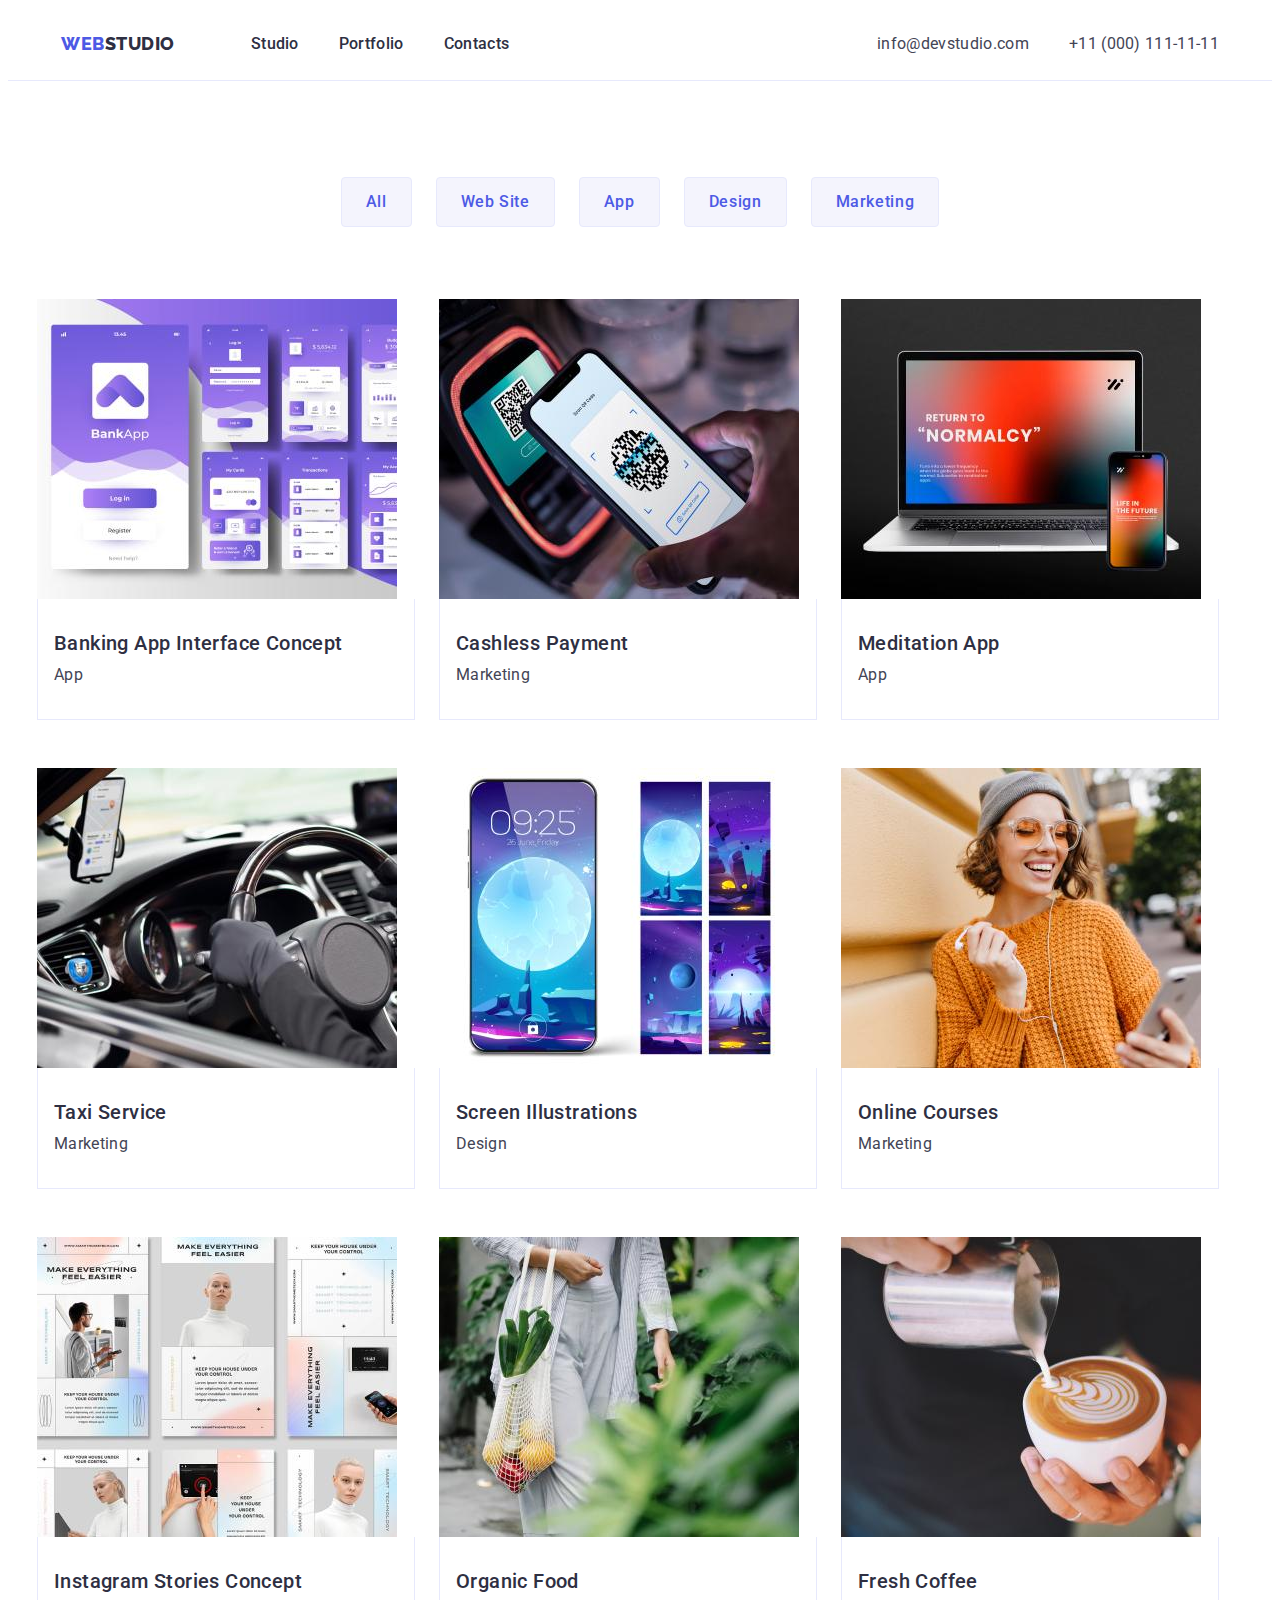
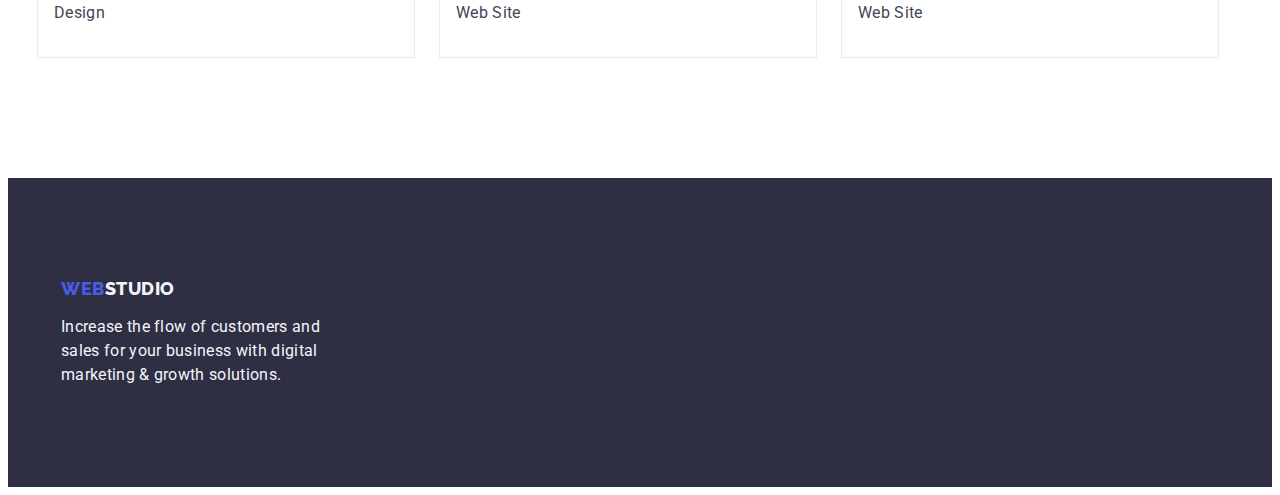
==== portfolio.html @ d4725204 "Initial commit" ====
<!DOCTYPE html>
<html lang="en">
  <head>
    <meta charset="UTF-8" />
    <meta http-equiv="X-UA-Compatible" content="IE=edge" />
    <meta name="viewport" content="width=device-width, initial-scale=1.0" />
    <title>Main Page</title>
    <link rel="preconnect" href="https://fonts.googleapis.com" />
    <link rel="preconnect" href="https://fonts.gstatic.com" crossorigin />
    <link
      href="https://fonts.googleapis.com/css2?family=Raleway:wght@800&family=Roboto:wght@400;500;700;900&display=swap"
      rel="stylesheet"
    />
    <link
      rel="stylesheet"
      href="https://cdnjs.cloudflare.com/ajax/libs/modern-normalize/2.0.0/modern-normalize.min.css"
      integrity="sha512-4xo8blKMVCiXpTaLzQSLSw3KFOVPWhm/TRtuPVc4WG6kUgjH6J03IBuG7JZPkcWMxJ5huwaBpOpnwYElP/m6wg=="
      crossorigin="anonymous"
      referrerpolicy="no-referrer"
    />
    <link rel="stylesheet" href="./css/styles.css" />
  </head>
  <body>
    <!-----------------------------HEADER---------------------------->
    <header class="header">
      <div class="container header-container">
        <nav class="header-nav">
          <a class="logo-link-header link" href="./index.html"
            >WEB<span class="logo-part">Studio</span></a
          >

          <ul class="menu list">
            <li class="menu-item">
              <a class="menu-link link" href="./index.html">Studio</a>
            </li>
            <li class="menu-item">
              <a class="menu-link link" href="./portfolio.html">Portfolio</a>
            </li>
            <li class="menu-item">
              <a class="menu-link link" href="">Contacts</a>
            </li>
          </ul>
        </nav>
        <address class="header-address">
          <ul class="header-address-list list">
            <li class="header-address-item">
              <a
                class="header-address-link link"
                href="mailto:info@devstudio.com"
                >info@devstudio.com</a
              >
            </li>
            <li class="header-address-item">
              <a class="header-address-link link" href="tel:+110001111111"
                >+11 (000) 111-11-11</a
              >
            </li>
          </ul>
        </address>
      </div>
    </header>
    <!--MAIN---->
    <main>
      <!----------------------EXAMPLES---------------------------->
      <section class="examples">
        <div class="container">
          <h1 class="examples-title visually-hidden">Examples</h1>
          <ul class="examples-nav-list list">
            <li class="examples-nav-item">
              <button class="examples-nav-btn" type="button">All</button>
            </li>
            <li class="examples-nav-item">
              <button class="examples-nav-btn" type="button">Web Site</button>
            </li>
            <li class="examples-nav-item">
              <button class="examples-nav-btn" type="button">App</button>
            </li>
            <li class="examples-nav-item">
              <button class="examples-nav-btn" type="button">Design</button>
            </li>
            <li class="examples-nav-item">
              <button class="examples-nav-btn" type="button">Marketing</button>
            </li>
          </ul>

          <ul class="examples-list list">
            <li class="examples-item">
              <a class="examples-link link" href=""
                ><img
                  src="./images/portfolio_img1.jpg"
                  alt="Banking App"
                  width="360"
                  height="300"
                />
                <div class="examples-text-content">
                  <h2 class="examples-item-title">
                    Banking App Interface Concept
                  </h2>
                  <p class="examples-item-text">App</p>
                </div>
              </a>
            </li>
            <li class="examples-item">
              <a class="examples-link link" href=""
                ><img
                  src="./images/portfolio_img2.jpg"
                  alt="Cashless Payment"
                  width="360"
                  height="300"
                />
                <div class="examples-text-content">
                  <h2 class="examples-item-title">Cashless Payment</h2>
                  <p class="examples-item-text">Marketing</p>
                </div></a
              >
            </li>
            <li class="examples-item">
              <a class="examples-link link" href=""
                ><img
                  src="./images/portfolio_img3.jpg"
                  alt="Meditation App"
                  width="360"
                  height="300"
                />
                <div class="examples-text-content">
                  <h2 class="examples-item-title">Meditation App</h2>
                  <p class="examples-item-text">App</p>
                </div></a
              >
            </li>
            <li class="examples-item">
              <a class="examples-link link" href=""
                ><img
                  src="./images/portfolio_img4.jpg"
                  alt="Taxi Service"
                  width="360"
                  height="300"
                />
                <div class="examples-text-content">
                  <h2 class="examples-item-title">Taxi Service</h2>
                  <p class="examples-item-text">Marketing</p>
                </div></a
              >
            </li>
            <li class="examples-item">
              <a class="examples-link link" href=""
                ><img
                  src="./images/portfolio_img5.jpg"
                  alt="Screen Illustrations"
                  width="360"
                  height="300"
                />
                <div class="examples-text-content">
                  <h2 class="examples-item-title">Screen Illustrations</h2>
                  <p class="examples-item-text">Design</p>
                </div></a
              >
            </li>
            <li class="examples-item">
              <a class="examples-link link" href=""
                ><img
                  src="./images/portfolio_img6.jpg"
                  alt="Online Courses"
                  width="360"
                  height="300"
                />
                <div class="examples-text-content">
                  <h2 class="examples-item-title">Online Courses</h2>
                  <p class="examples-item-text">Marketing</p>
                </div></a
              >
            </li>
            <li class="examples-item">
              <a class="examples-link link" href=""
                ><img
                  src="./images/portfolio_img7.jpg"
                  alt="Instagram Stories"
                  width="360"
                  height="300"
                />
                <div class="examples-text-content">
                  <h2 class="examples-item-title">Instagram Stories Concept</h2>
                  <p class="examples-item-text">Design</p>
                </div></a
              >
            </li>
            <li class="examples-item">
              <a class="examples-link link" href=""
                ><img
                  src="./images/portfolio_img8.jpg"
                  alt="Organic Food"
                  width="360"
                  height="300"
                />
                <div class="examples-text-content">
                  <h2 class="examples-item-title">Organic Food</h2>
                  <p class="examples-item-text">Web Site</p>
                </div></a
              >
            </li>
            <li class="examples-item">
              <a class="examples-link link" href=""
                ><img
                  src="./images/portfolio_img9.jpg"
                  alt="Fresh Coffee"
                  width="360"
                  height="300"
                />

                <div class="examples-text-content">
                  <h2 class="examples-item-title">Fresh Coffee</h2>
                  <p class="examples-item-text">Web Site</p>
                </div></a
              >
            </li>
          </ul>
        </div>
      </section>
    </main>
    <!------------------FOOTER------------------------>
    <footer class="footer">
      <div class="container">
        <div class="logo-">
          <a class="logo-link link" href="./index.html"
            >WEB<span class="logo-footer-part">Studio</span></a
          >
        </div>

        <p class="footer-text">
          Increase the flow of customers and sales for your business with
          digital marketing & growth solutions.
        </p>
      </div>
    </footer>
  </body>
</html>
---- css/styles.css ----
:root {
--title-color: #2E2F42;
--text-color: #434455;
--white-background-color: #FFFFFF;
--button-background: #F4F4FD;
--link-hover-color: #404bbf;
--card-set-gap: 24px;
--card-img-h2-margin: 32px;
--card-h2-p-margin: 8px;
--examples-text-content-padding: 32px 16px;
--btn-border: 1px solid #e7e9fc;
--btn-border-hover: 1px solid transparent;
} 

body {
    font-family: 'Roboto', sans-serif;
    color: var(--text-color);
    background-color: var(--white-color);
}

p, h1, h2, h3, h4, h5, h6 {
margin: 0;
}

ul, ol {
margin: 0;
padding: 0;
}

.list {
    list-style: none;
}

.link {
    text-decoration: none;
}

.container {
    max-width: 1158px;
    padding: 0 15px;
    margin: 0 auto;
}

.visually-hidden {
    position: absolute;
    width: 1px;
    height: 1px;
    margin: -1px;
    border: 0;
    padding: 0;
    white-space: nowrap;
    clip-path: inset(100%);
    clip: rect(0 0 0 0);
    overflow: hidden;
}

img {
    display: block;
    max-width: 100%; 
    height: auto;
}

/*-----------------------------HEADER----------------------------*/

.header {
    background-color: #FFFFFF;
    border-bottom: 1px solid #E7E9FC;
}

.header-container{
display: flex;
   
}

.header-nav {
    display: flex;
    align-items: center;   
}

.logo-link-header {
    font-family: 'Raleway', sans-serif;
        font-style: normal;
        font-weight: 800;
        font-size: 18px;
        line-height: 1.17; 
        display: flex;
            flex-direction: row;
            align-items: center;
            padding: 0px;
        display: inline-block;
        letter-spacing: 0.03em;
        text-transform: uppercase;
        color: #4D5AE5;
            margin-right: 76px;
            padding: 0px;

}

.logo-part {
font-family: 'Raleway', sans-serif;
    font-style: normal;
    font-weight: 800;
    font-size: 18px;
    line-height: 1.17;
    letter-spacing: 0.03em;
    text-transform: uppercase;
    color: #2E2F42;
}

.menu {
    display: flex;
    
    
gap: 40px;
padding: 24px 0;
}

.menu-link {
            font-weight: 500;
                font-size: 16px;
                line-height: 1.5;
                letter-spacing: 0.02em;
                color: #2E2F42;
                    padding: 24px 0;
}

.menu-link:hover,
.menu-link:focus {
    color: #404BBF;
}

.header-address {
    font-style: normal;
    display: flex;
    align-items: center;
    margin-left: auto;
    
}

.header-address-list {
    display: flex;
    gap: 40px;
}

.header-address-link {
        font-weight: 400;
        font-size: 16px;
        line-height: 1.5;
        letter-spacing: 0.02em;
        color: #434455;
}

.header-address-link:hover,
.header-address-link:focus {
    color: var(--link-hover-color);
}

/*--------------------------HERO------------------------*/

.hero {
    background-color: #2E2F42;
    padding: 188px 0;
}



.hero-title {
    font-size: 56px;
    line-height: 1.07;
    text-align: center;
    letter-spacing: 0.02em;
    color: #FFFFFF;
    max-width: 496px;
    margin-left: auto;
    margin-right: auto;
    margin-bottom: 48px;
}

.hero-btn {
    font-family: inherit;
        font-weight: 500;
        font-size: 16px;
        line-height: 1.5;
        min-width: 169px;
        height: 56px;
        border: none;
        display: block;
        align-items: center;
        letter-spacing: 0.04em;
        color: #FFFFFF;
background-color: #4D5AE5;
    padding: 16px 32px;
    gap: 10px;
border-radius: 4px;
cursor: pointer;
margin-left: auto;
margin-right: auto;
}

.hero-btn:hover,
.hero-btn:focus{
    background-color: #404BBF;
}

/*-----------------------ADVANTAGE----------------------*/

.advantage {
    padding: 120px 0;
}
.advantage-list {
    display: flex;
    flex-direction: row;
    gap: 24px;
    max-width: 1128px;
}

.advantage-item-title {
        font-weight: 500;
        font-size: 20px;
        line-height: 1.2;
        letter-spacing: 0.02em;
        color: var(--title-color);
        margin-bottom: 8px;
}

.advantage-item-text {
        font-size: 16px;
        line-height: 1.5;
        letter-spacing: 0.02em;
        color: var(--text-color);
        max-width: 264px;
}

/*-------------------PRODUCT-----------------------*/


.product {
    padding-bottom: 120px;
}

.product-title {
        font-size: 36px;
        line-height: 1.11;
        text-align: center;
        letter-spacing: 0.02em;
        text-transform: capitalize;
        color: var(--title-color);
        margin-bottom: 72px;
}

.product-list {
    display: flex;
    flex-direction: row;
    width: calc((1128-2*24)/3);
    gap: 24px;
}

/*-----------------OUR TEAM-----------------------*/

.our-team {
    background-color: #F4F4FD;
    padding: 120px 0;
}

.team {
font-size: 36px;
    line-height: 1.11;
    text-align: center;
    letter-spacing: 0.02em;
    text-transform: capitalize;
    color: var(--title-color);
    margin-bottom: 72px;
}

.team-list {
    display: flex;
    flex-direction: row;

    gap: 24px;

}

.team-item {
    background-color: #FFFFFF;
    border-radius: 0px 0px 4px 4px;
}

.under-img-content{
    padding-top: 32px;
    padding-bottom: 32px;
}

.team-item-title {
    font-weight: 500;
        font-size: 20px;
        line-height: 1.2;
        text-align: center;
        letter-spacing: 0.02em;
        color: var(--title-color);
        margin-bottom: var(--card-h2-p-margin);
}

.team-item-text {
    font-size: 16px;
        line-height: 1.5;
        text-align: center;
        letter-spacing: 0.02em;
        color: var(--text-color);
        
}

.card-content {
    padding: var(--examples-text-content-padding);

}

/*------------------FOOTER------------------------*/

.footer {
    background-color: #2E2F42;
    padding: 100px 0;
}

.logo-footer-part {
    font-family: 'Raleway';
        font-style: normal;
        font-weight: 800;
        font-size: 18px;
        line-height: 1.17;
        letter-spacing: 0.03em;
        text-transform: uppercase;
        color: #F4F4FD;
        
}

.logo-link {

        font-family: 'Raleway', sans-serif;
            font-style: normal;
            font-weight: 800;
            font-size: 18px;
            line-height: 1.17;
            letter-spacing: 0.03em;
            text-transform: uppercase;
            color: #4D5AE5;
                display: inline-block;
                    margin-bottom: 16px;
            padding: 0px;
}

.footer-text {
    font-size: 16px;
        line-height: 1.5;
        letter-spacing: 0.02em;
        color: #F4F4FD;
        width: 264px;
}


/*--------------------PortfolioPage------------------------------*/


/*----------------------EXAMPLES----------------------------*/
.examples {
    padding-top: 96px;
        padding-bottom: 120px;
}

.examples-nav-list {
    display: flex;
    flex-direction: row;
    justify-content: center;
        min-width: 586px;
        gap: 24px;
        margin-bottom: 72px;
}

.examples-nav-btn {
font-family: inherit;
    font-weight: 500;
    font-size: 16px;
    line-height: 1.5;
    display: flex;
    align-items: center;
    text-align: center;
    letter-spacing: 0.04em;
    color: #4D5AE5;
    cursor: pointer;
    background-color: var(--button-background);
    border: var(--btn-border);
    padding: 0;
    padding: 12px 24px;
    border-radius: 4px;
}

.examples-nav-btn:hover,
.examples-nav-btn:focus {
    background-color: #404BBF;
    color: #FFFFFF;
    border: 1px solid transparent;
}

.examples-list {
    display: flex;
    flex-wrap: wrap;
    column-gap: 24px;
    row-gap: 48px;
    margin-left: calc(-1 * var(--card-set-gap));
}

.examples-item {
width: calc((100% - 48px) / 3);
    background-color: #FFFFFF;
}

.examples-text-content {
    padding: var(--examples-text-content-padding);
    border: 1px solid #e7e9fc;
    border-top: none;
}

.examples-item-title {
        font-weight: 500;
        font-size: 20px;
        line-height: 1.2;
        letter-spacing: 0.02em;
        color: var(--title-color);
        margin-bottom: var(--card-h2-p-margin);
}

.examples-item-text {
    font-size: 16px;
    line-height: 1.5;
    letter-spacing: 0.02em;
    color: var(--text-color);
}
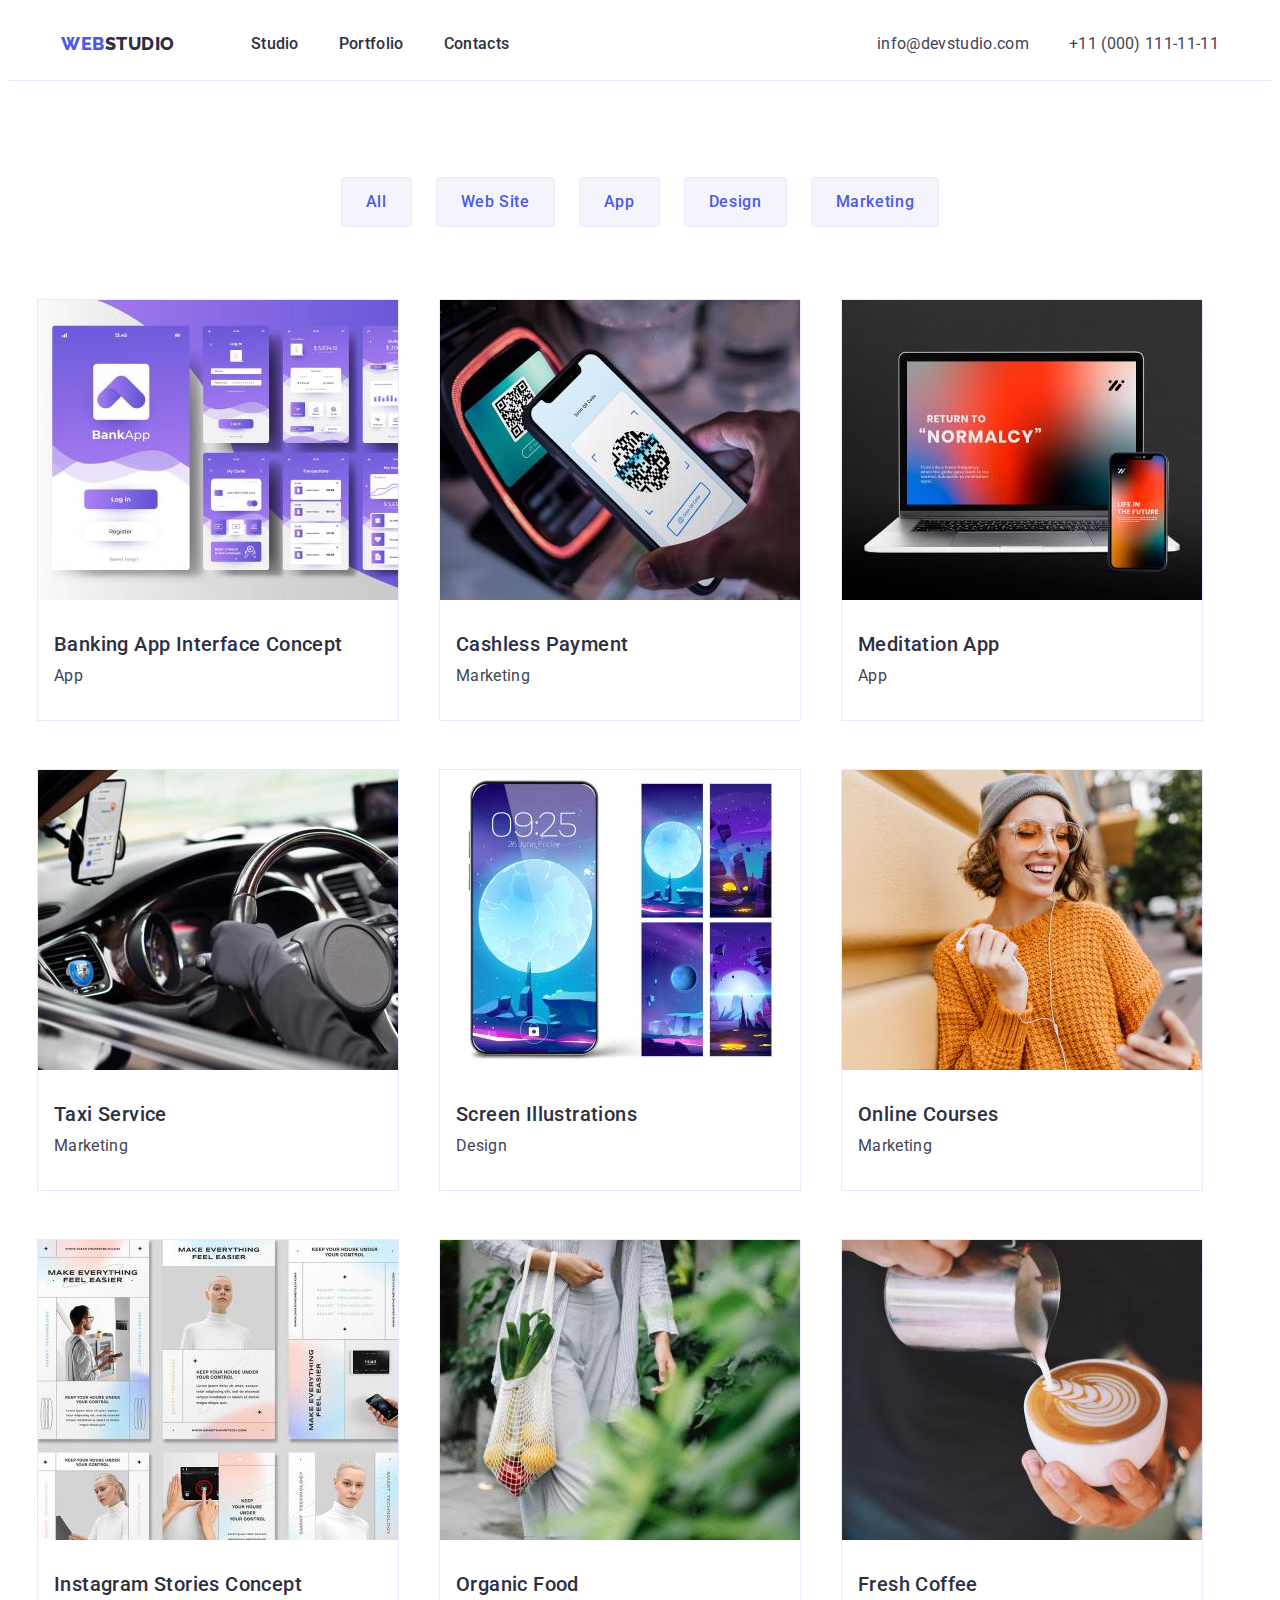
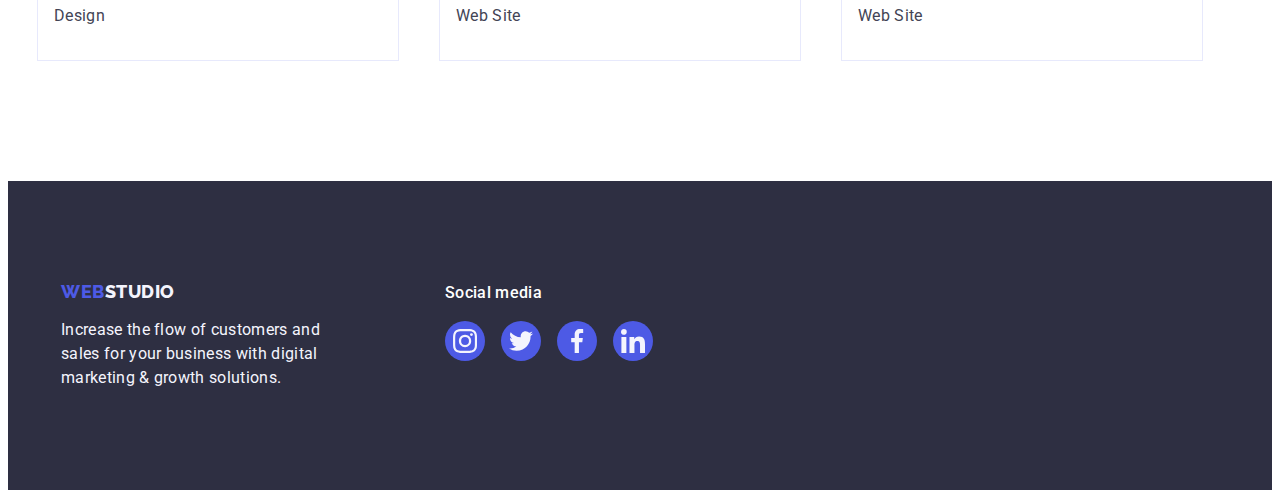
==== commit c8293593: "hw4 end" ====
--- a/portfolio.html
+++ b/portfolio.html
@@ -219,17 +219,69 @@
     </main>
     <!------------------FOOTER------------------------>
     <footer class="footer">
-      <div class="container">
-        <div class="logo-">
+      <div class="container footer-container">
+        <div class="footer-logo-text">
           <a class="logo-link link" href="./index.html"
             >WEB<span class="logo-footer-part">Studio</span></a
           >
+          <p class="footer-text">
+            Increase the flow of customers and sales for your business with
+            digital marketing & growth solutions.
+          </p>
         </div>
-
-        <p class="footer-text">
-          Increase the flow of customers and sales for your business with
-          digital marketing & growth solutions.
-        </p>
+        <div class="footer-soc-nav">
+          <h3 class="footer-soc-title">Social media</h3>
+          <ul class="footer-soc-list list">
+            <li class="footer-soc-item">
+              <a
+                href=""
+                class="team-soc-link link"
+                target="_blank"
+                rel="noopener noreferrer"
+              >
+                <svg class="team-soc-icon" width="24" height="24">
+                  <use href="./images/icon_sprite.svg#icon-instagram"></use>
+                </svg>
+              </a>
+            </li>
+            <li class="footer-soc-item">
+              <a
+                href=""
+                class="team-soc-link link"
+                target="_blank"
+                rel="noopener noreferrer"
+              >
+                <svg class="team-soc-icon" width="24" height="24">
+                  <use href="./images/icon_sprite.svg#icon-twitter"></use>
+                </svg>
+              </a>
+            </li>
+            <li class="footer-soc-item">
+              <a
+                href=""
+                class="team-soc-link link"
+                target="_blank"
+                rel="noopener noreferrer"
+              >
+                <svg class="team-soc-icon" width="24" height="24">
+                  <use href="./images/icon_sprite.svg#icon-facebook"></use>
+                </svg>
+              </a>
+            </li>
+            <li class="footer-soc-item">
+              <a
+                href=""
+                class="team-soc-link link"
+                target="_blank"
+                rel="noopener noreferrer"
+              >
+                <svg class="team-soc-icon" width="24" height="24">
+                  <use href="./images/icon_sprite.svg#icon-linkedin"></use>
+                </svg>
+              </a>
+            </li>
+          </ul>
+        </div>
       </div>
     </footer>
   </body>
--- a/css/styles.css
+++ b/css/styles.css
@@ -1,15 +1,15 @@
-:root {
---title-color: #2E2F42;
---text-color: #434455;
---white-background-color: #FFFFFF;
---button-background: #F4F4FD;
---link-hover-color: #404bbf;
---card-set-gap: 24px;
---card-img-h2-margin: 32px;
---card-h2-p-margin: 8px;
---examples-text-content-padding: 32px 16px;
---btn-border: 1px solid #e7e9fc;
---btn-border-hover: 1px solid transparent;
+:root { 
+    --white-background-color: #FFFFFF;
+    --title-color: #2E2F42;
+    --text-color: #434455;
+    --button-background: #F4F4FD;
+    --link-hover-color: #404bbf;
+    --card-set-gap: 24px;
+    --card-img-h2-margin: 32px;
+    --card-h2-p-margin: 8px;
+    --examples-text-content-padding: 32px 16px;
+    --btn-border: 1px solid #e7e9fc;
+    --btn-border-hover: 1px solid transparent; 
 } 
 
 body {
@@ -158,7 +158,11 @@
 /*--------------------------HERO------------------------*/
 
 .hero {
-    background-color: #2E2F42;
+        background-color: rgba(46, 47, 66, 0.7);
+    background-image: linear-gradient(rgba(46, 47, 66, 0.7), rgba(46, 47, 66, 0.7)), url(../images/hero_bg.jpg);
+    background-repeat: no-repeat;
+    background-position: center;
+    background-size: cover;
     padding: 188px 0;
 }
 
@@ -214,6 +218,17 @@
     max-width: 1128px;
 }
 
+.advantage-icon {
+    width: 264px;
+        height: 112px;
+        margin-bottom: 8px;
+        background: #F4F4FD;
+        border-radius: 4px;
+        display: flex;
+        align-items: center;
+        justify-content: center;
+}
+
 .advantage-item-title {
         font-weight: 500;
         font-size: 20px;
@@ -275,7 +290,6 @@
 .team-list {
     display: flex;
     flex-direction: row;
-
     gap: 24px;
 
 }
@@ -283,6 +297,7 @@
 .team-item {
     background-color: #FFFFFF;
     border-radius: 0px 0px 4px 4px;
+    box-shadow: 0px 1px 6px rgba(46, 47, 66, 0.08), 0px 1px 1px rgba(46, 47, 66, 0.16), 0px 2px 1px rgba(46, 47, 66, 0.08);
 }
 
 .under-img-content{
@@ -306,12 +321,88 @@
         text-align: center;
         letter-spacing: 0.02em;
         color: var(--text-color);
+        margin-bottom: 8px;
         
 }
 
 .card-content {
     padding: var(--examples-text-content-padding);
-
+}
+
+.team-soc-list {
+    display: flex;
+        flex-direction: row;
+        justify-content: center;
+        align-items: center;
+        padding: 0px;
+        gap: 24px;
+        width: 232px;
+        height: 40px;
+        flex: none;
+        order: 2;
+        flex-grow: 0;
+}
+
+.team-soc-item {
+    width: 40px;
+        height: 40px;
+}
+
+.team-soc-link {
+width: 100%;
+height: 100%;
+background-color: #4D5AE5;
+border-radius: 50%;
+display: flex;
+align-items: center;
+justify-content: center;
+}
+
+
+/*-----------------CUSTOMERS----------------------*/
+
+.customers {
+    padding: 120px 0;
+}
+.customers-title{
+        font-size: 36px;
+        line-height: 1.11;
+        text-align: center;
+        letter-spacing: 0.02em;
+        text-transform: capitalize;
+        color: #2E2F42;
+        margin-bottom: 72px;
+}
+
+.customers-list {
+        display: flex;
+            flex-direction: row;
+            align-items: flex-start;
+            padding: 0px;
+            gap: 24px;
+}
+
+.customers-item{
+width: 168px;
+    height: 88px;
+    flex: none;
+    order: 0;
+    flex-grow: 0;
+    box-sizing: border-box;
+        border: 1px solid #8E8F99;
+        border-radius: 4px;
+        display: flex;
+            align-items: center;
+            justify-content: center;
+}
+
+
+.customers-link {
+    color: #8E8F99;
+}
+
+.customers-icon{
+    fill: currentColor;
 }
 
 /*------------------FOOTER------------------------*/
@@ -319,6 +410,11 @@
 .footer {
     background-color: #2E2F42;
     padding: 100px 0;
+}
+
+.footer-container {
+    display: flex;
+    gap: 120px;
 }
 
 .logo-footer-part {
@@ -356,6 +452,46 @@
         width: 264px;
 }
 
+.footer-soc-nav {}
+
+.footer-soc-title {
+        font-weight: 500;
+        font-size: 16px;
+        line-height: 1.5;
+        letter-spacing: 0.02em;
+        color: #FFFFFF;
+        margin-bottom: 16px;
+}
+
+.footer-soc-list {
+        display: flex;
+            flex-direction: row;
+            justify-content: flex-start;
+            align-items: center;
+            gap: 16px;
+            height: 40px;
+            flex: none;
+            order: 2;
+            flex-grow: 0;
+}
+
+.footer-soc-item {
+        width: 40px;
+            height: 40px;
+}
+
+.team-soc-link {
+    width: 100%;
+        height: 100%;
+        background-color: #4D5AE5;
+        border-radius: 50%;
+        display: flex;
+        align-items: center;
+        justify-content: center;
+}
+
+.team-soc-icon {}
+
 
 /*--------------------PortfolioPage------------------------------*/
 
@@ -398,6 +534,7 @@
     background-color: #404BBF;
     color: #FFFFFF;
     border: 1px solid transparent;
+    box-shadow: 0px 3px 1px rgba(0, 0, 0, 0.1), 0px 2px 1px rgba(0, 0, 0, 0.08), 0px 2px 2px rgba(0, 0, 0, 0.12);
 }
 
 .examples-list {
@@ -411,11 +548,24 @@
 .examples-item {
 width: calc((100% - 48px) / 3);
     background-color: #FFFFFF;
-}
+    display: flex;
+}
+
+.examples-link {
+    border: 1px solid #E7E9FC;
+
+}
+
+.examples-link:hover,
+.examples-link:focus {
+    border: 1px solid #F4F4FD;
+        box-shadow: 0px 1px 6px rgba(46, 47, 66, 0.08), 0px 1px 1px rgba(46, 47, 66, 0.16), 0px 2px 1px rgba(46, 47, 66, 0.08);
+}
+
 
 .examples-text-content {
     padding: var(--examples-text-content-padding);
-    border: 1px solid #e7e9fc;
+    
     border-top: none;
 }
 
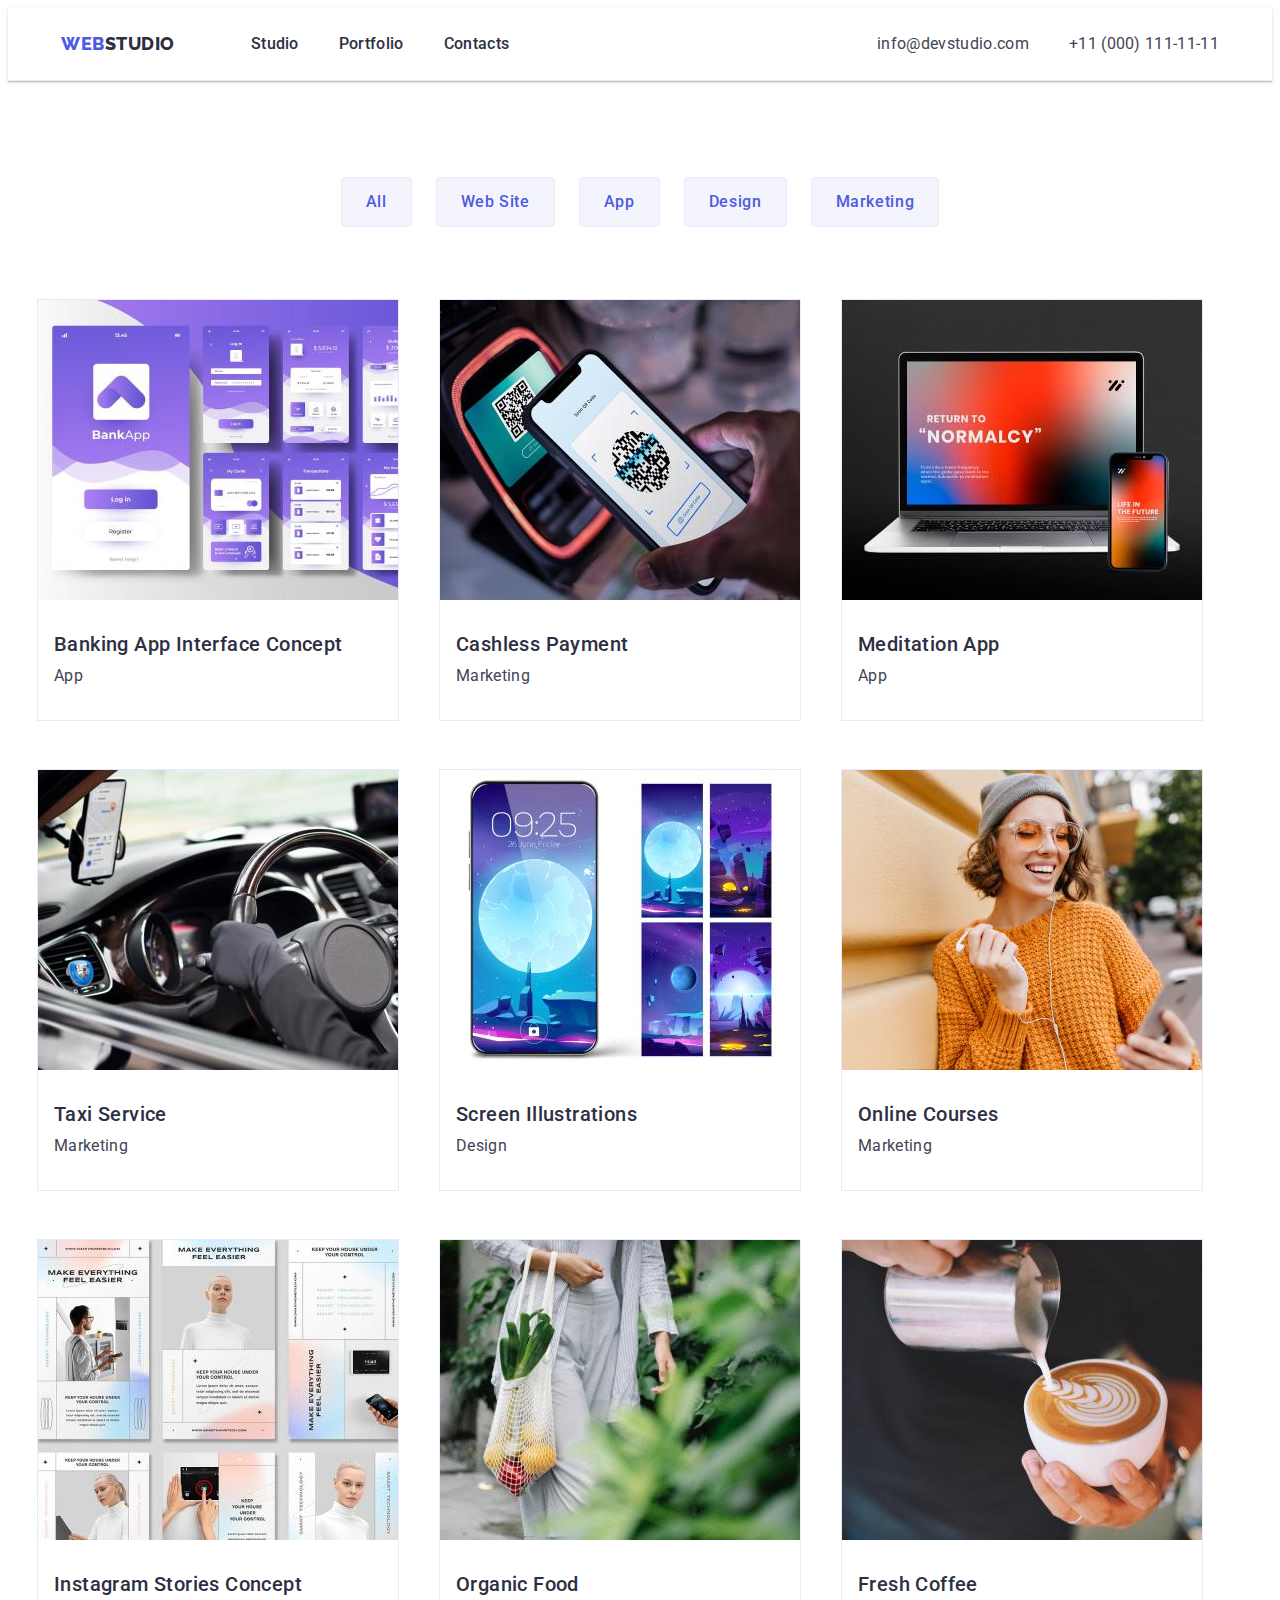
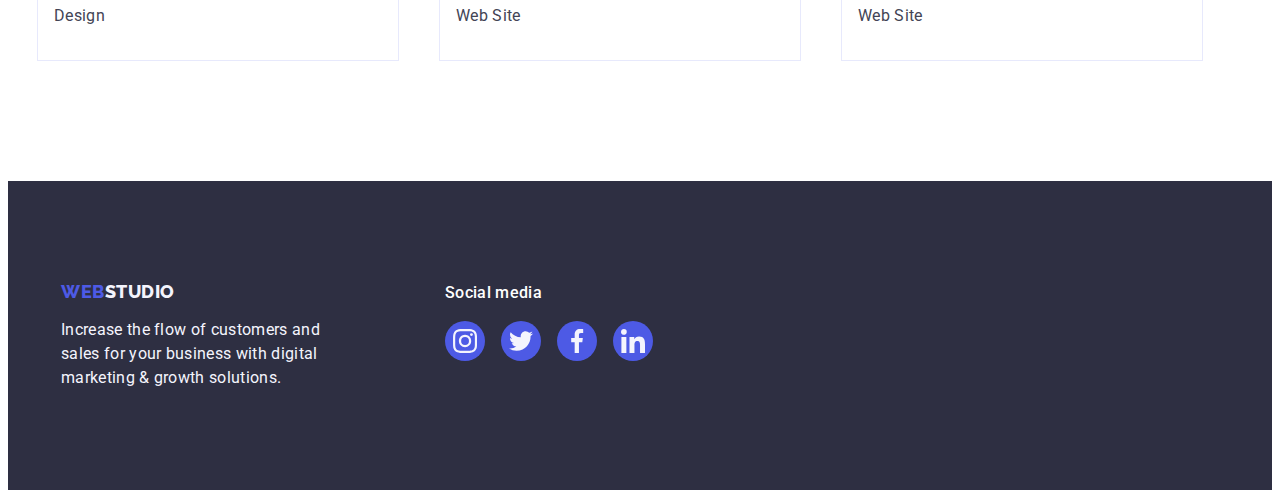
==== commit a025011e: "hw4fix" ====
--- a/portfolio.html
+++ b/portfolio.html
@@ -230,16 +230,16 @@
           </p>
         </div>
         <div class="footer-soc-nav">
-          <h3 class="footer-soc-title">Social media</h3>
+          <p class="footer-soc-title">Social media</p>
           <ul class="footer-soc-list list">
             <li class="footer-soc-item">
               <a
                 href=""
-                class="team-soc-link link"
-                target="_blank"
-                rel="noopener noreferrer"
-              >
-                <svg class="team-soc-icon" width="24" height="24">
+                class="footer-soc-link link"
+                target="_blank"
+                rel="noopener noreferrer"
+              >
+                <svg class="footer-soc-icon" width="24" height="24">
                   <use href="./images/icon_sprite.svg#icon-instagram"></use>
                 </svg>
               </a>
@@ -247,11 +247,11 @@
             <li class="footer-soc-item">
               <a
                 href=""
-                class="team-soc-link link"
-                target="_blank"
-                rel="noopener noreferrer"
-              >
-                <svg class="team-soc-icon" width="24" height="24">
+                class="footer-soc-link link"
+                target="_blank"
+                rel="noopener noreferrer"
+              >
+                <svg class="footer-soc-icon" width="24" height="24">
                   <use href="./images/icon_sprite.svg#icon-twitter"></use>
                 </svg>
               </a>
@@ -259,11 +259,11 @@
             <li class="footer-soc-item">
               <a
                 href=""
-                class="team-soc-link link"
-                target="_blank"
-                rel="noopener noreferrer"
-              >
-                <svg class="team-soc-icon" width="24" height="24">
+                class="footer-soc-link link"
+                target="_blank"
+                rel="noopener noreferrer"
+              >
+                <svg class="footer-soc-icon" width="24" height="24">
                   <use href="./images/icon_sprite.svg#icon-facebook"></use>
                 </svg>
               </a>
@@ -271,11 +271,11 @@
             <li class="footer-soc-item">
               <a
                 href=""
-                class="team-soc-link link"
-                target="_blank"
-                rel="noopener noreferrer"
-              >
-                <svg class="team-soc-icon" width="24" height="24">
+                class="footer-soc-link link"
+                target="_blank"
+                rel="noopener noreferrer"
+              >
+                <svg class="footer-soc-icon" width="24" height="24">
                   <use href="./images/icon_sprite.svg#icon-linkedin"></use>
                 </svg>
               </a>
--- a/css/styles.css
+++ b/css/styles.css
@@ -9,7 +9,8 @@
     --card-h2-p-margin: 8px;
     --examples-text-content-padding: 32px 16px;
     --btn-border: 1px solid #e7e9fc;
-    --btn-border-hover: 1px solid transparent; 
+    --btn-border-hover: 1px solid transparent;
+    --icon-color: #8E8F99;
 } 
 
 body {
@@ -65,6 +66,7 @@
 .header {
     background-color: #FFFFFF;
     border-bottom: 1px solid #E7E9FC;
+    box-shadow: 0px 2px 1px rgba(46, 47, 66, 0.08), 0px 1px 1px rgba(46, 47, 66, 0.16), 0px 1px 6px rgba(46, 47, 66, 0.08);
 }
 
 .header-container{
@@ -160,10 +162,11 @@
 .hero {
         background-color: rgba(46, 47, 66, 0.7);
     background-image: linear-gradient(rgba(46, 47, 66, 0.7), rgba(46, 47, 66, 0.7)), url(../images/hero_bg.jpg);
+    max-width: 1440px;
     background-repeat: no-repeat;
     background-position: center;
     background-size: cover;
-    padding: 188px 0;
+    padding: 188px 0;  
 }
 
 
@@ -358,6 +361,14 @@
 justify-content: center;
 }
 
+.team-soc-link:hover,
+.team-soc-link:focus {
+    background-color: #404bbf;
+}
+
+.team-soc-icon {
+    fill: var(--button-background);
+}
 
 /*-----------------CUSTOMERS----------------------*/
 
@@ -384,21 +395,29 @@
 
 .customers-item{
 width: 168px;
-    height: 88px;
-    flex: none;
-    order: 0;
-    flex-grow: 0;
-    box-sizing: border-box;
-        border: 1px solid #8E8F99;
-        border-radius: 4px;
-        display: flex;
-            align-items: center;
-            justify-content: center;
+height: 88px;
+flex: none;
+order: 0;
+flex-grow: 0;
+box-sizing: border-box;
 }
 
 
 .customers-link {
-    color: #8E8F99;
+    width: 100%;
+    height: 100%;
+    border: 1px solid #8e8f99;
+    border-radius: 4px;
+    display: flex;
+    align-items: center;
+    justify-content: center;
+    color: var(--icon-color);
+}
+
+.customers-link:hover,
+.customers-link:focus {
+    border-color: var(--link-hover-color);
+    color: var(--link-hover-color);
 }
 
 .customers-icon{
@@ -413,8 +432,13 @@
 }
 
 .footer-container {
-    display: flex;
-    gap: 120px;
+    align-items: baseline;
+    display: flex;
+    
+    
+}
+.footer-logo-text {
+    margin-right: 120px;
 }
 
 .logo-footer-part {
@@ -480,7 +504,7 @@
             height: 40px;
 }
 
-.team-soc-link {
+.footer-soc-link {
     width: 100%;
         height: 100%;
         background-color: #4D5AE5;
@@ -490,7 +514,18 @@
         justify-content: center;
 }
 
-.team-soc-icon {}
+.footer-soc-link:hover,
+.footer-soc-link:focus {
+    background-color: #31d0aa;
+}
+
+.footer-soc-icon {
+    fill: var(--button-background);
+}
+
+
+
+
 
 
 /*--------------------PortfolioPage------------------------------*/
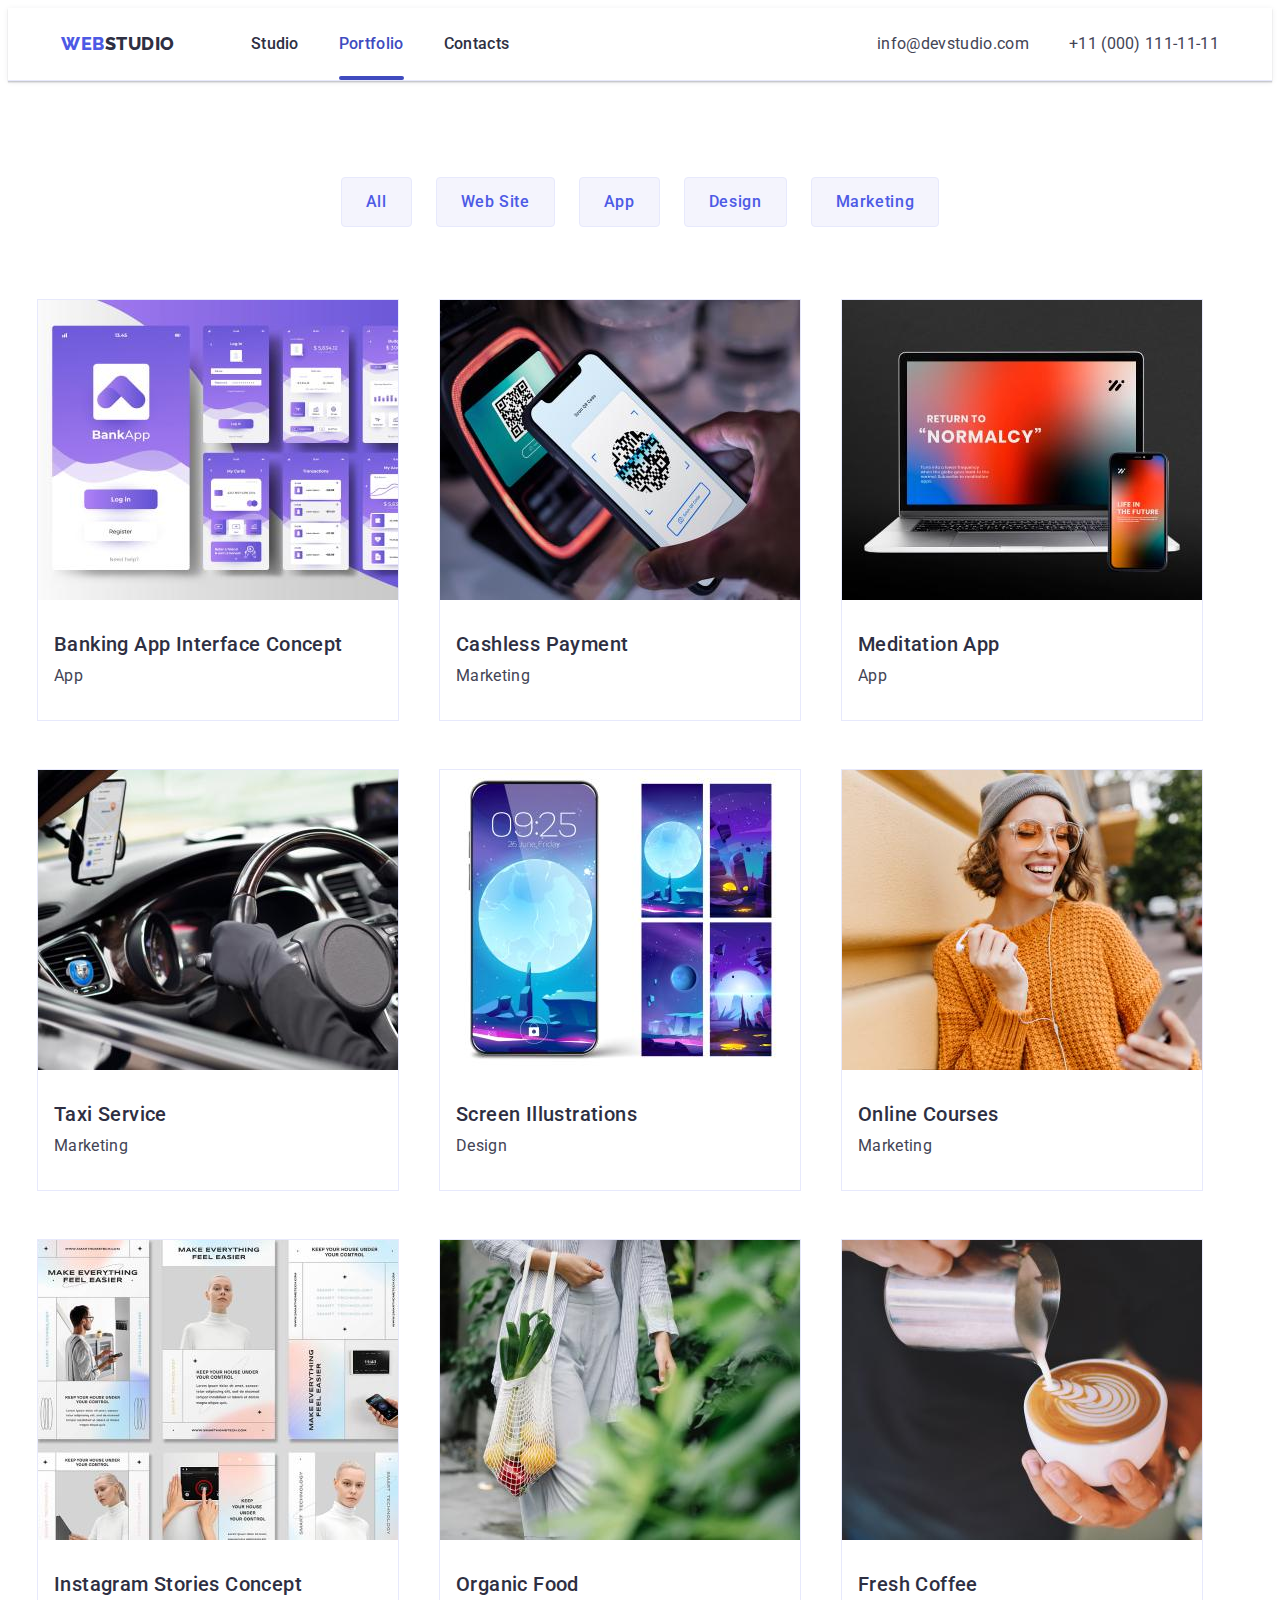
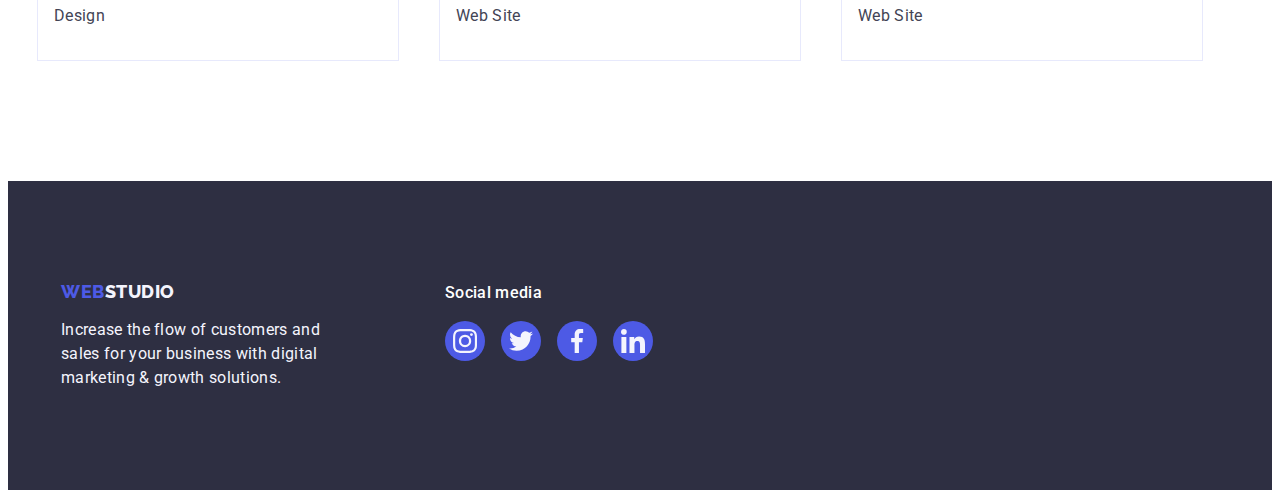
==== commit 764f0835: "hw5" ====
--- a/portfolio.html
+++ b/portfolio.html
@@ -34,7 +34,9 @@
               <a class="menu-link link" href="./index.html">Studio</a>
             </li>
             <li class="menu-item">
-              <a class="menu-link link" href="./portfolio.html">Portfolio</a>
+              <a class="menu-link link current" href="./portfolio.html"
+                >Portfolio</a
+              >
             </li>
             <li class="menu-item">
               <a class="menu-link link" href="">Contacts</a>
@@ -240,43 +242,43 @@
                 rel="noopener noreferrer"
               >
                 <svg class="footer-soc-icon" width="24" height="24">
-                  <use href="./images/icon_sprite.svg#icon-instagram"></use>
-                </svg>
-              </a>
-            </li>
-            <li class="footer-soc-item">
-              <a
-                href=""
-                class="footer-soc-link link"
-                target="_blank"
-                rel="noopener noreferrer"
-              >
-                <svg class="footer-soc-icon" width="24" height="24">
-                  <use href="./images/icon_sprite.svg#icon-twitter"></use>
-                </svg>
-              </a>
-            </li>
-            <li class="footer-soc-item">
-              <a
-                href=""
-                class="footer-soc-link link"
-                target="_blank"
-                rel="noopener noreferrer"
-              >
-                <svg class="footer-soc-icon" width="24" height="24">
-                  <use href="./images/icon_sprite.svg#icon-facebook"></use>
-                </svg>
-              </a>
-            </li>
-            <li class="footer-soc-item">
-              <a
-                href=""
-                class="footer-soc-link link"
-                target="_blank"
-                rel="noopener noreferrer"
-              >
-                <svg class="footer-soc-icon" width="24" height="24">
-                  <use href="./images/icon_sprite.svg#icon-linkedin"></use>
+                  <use href="./images/icons.svg#icon-instagram"></use>
+                </svg>
+              </a>
+            </li>
+            <li class="footer-soc-item">
+              <a
+                href=""
+                class="footer-soc-link link"
+                target="_blank"
+                rel="noopener noreferrer"
+              >
+                <svg class="footer-soc-icon" width="24" height="24">
+                  <use href="./images/icons.svg#icon-twitter"></use>
+                </svg>
+              </a>
+            </li>
+            <li class="footer-soc-item">
+              <a
+                href=""
+                class="footer-soc-link link"
+                target="_blank"
+                rel="noopener noreferrer"
+              >
+                <svg class="footer-soc-icon" width="24" height="24">
+                  <use href="./images/icons.svg#icon-facebook"></use>
+                </svg>
+              </a>
+            </li>
+            <li class="footer-soc-item">
+              <a
+                href=""
+                class="footer-soc-link link"
+                target="_blank"
+                rel="noopener noreferrer"
+              >
+                <svg class="footer-soc-icon" width="24" height="24">
+                  <use href="./images/icons.svg#icon-linkedin"></use>
                 </svg>
               </a>
             </li>
--- a/css/styles.css
+++ b/css/styles.css
@@ -71,7 +71,6 @@
 
 .header-container{
 display: flex;
-   
 }
 
 .header-nav {
@@ -95,7 +94,6 @@
         color: #4D5AE5;
             margin-right: 76px;
             padding: 0px;
-
 }
 
 .logo-part {
@@ -111,10 +109,7 @@
 
 .menu {
     display: flex;
-    
-    
-gap: 40px;
-padding: 24px 0;
+    gap: 40px;
 }
 
 .menu-link {
@@ -123,11 +118,26 @@
                 line-height: 1.5;
                 letter-spacing: 0.02em;
                 color: #2E2F42;
+                display: block;
                     padding: 24px 0;
+                    position: relative;
+}
+
+
+.menu-link.current::after {
+    content: "";
+    position: absolute;
+        width: 100%;
+        height: 4px;
+        left: 0;
+        bottom: 0;
+        background: #404BBF;
+        border-radius: 2px;
 }
 
 .menu-link:hover,
-.menu-link:focus {
+.menu-link:focus,
+.menu-link.current {
     color: #404BBF;
 }
 
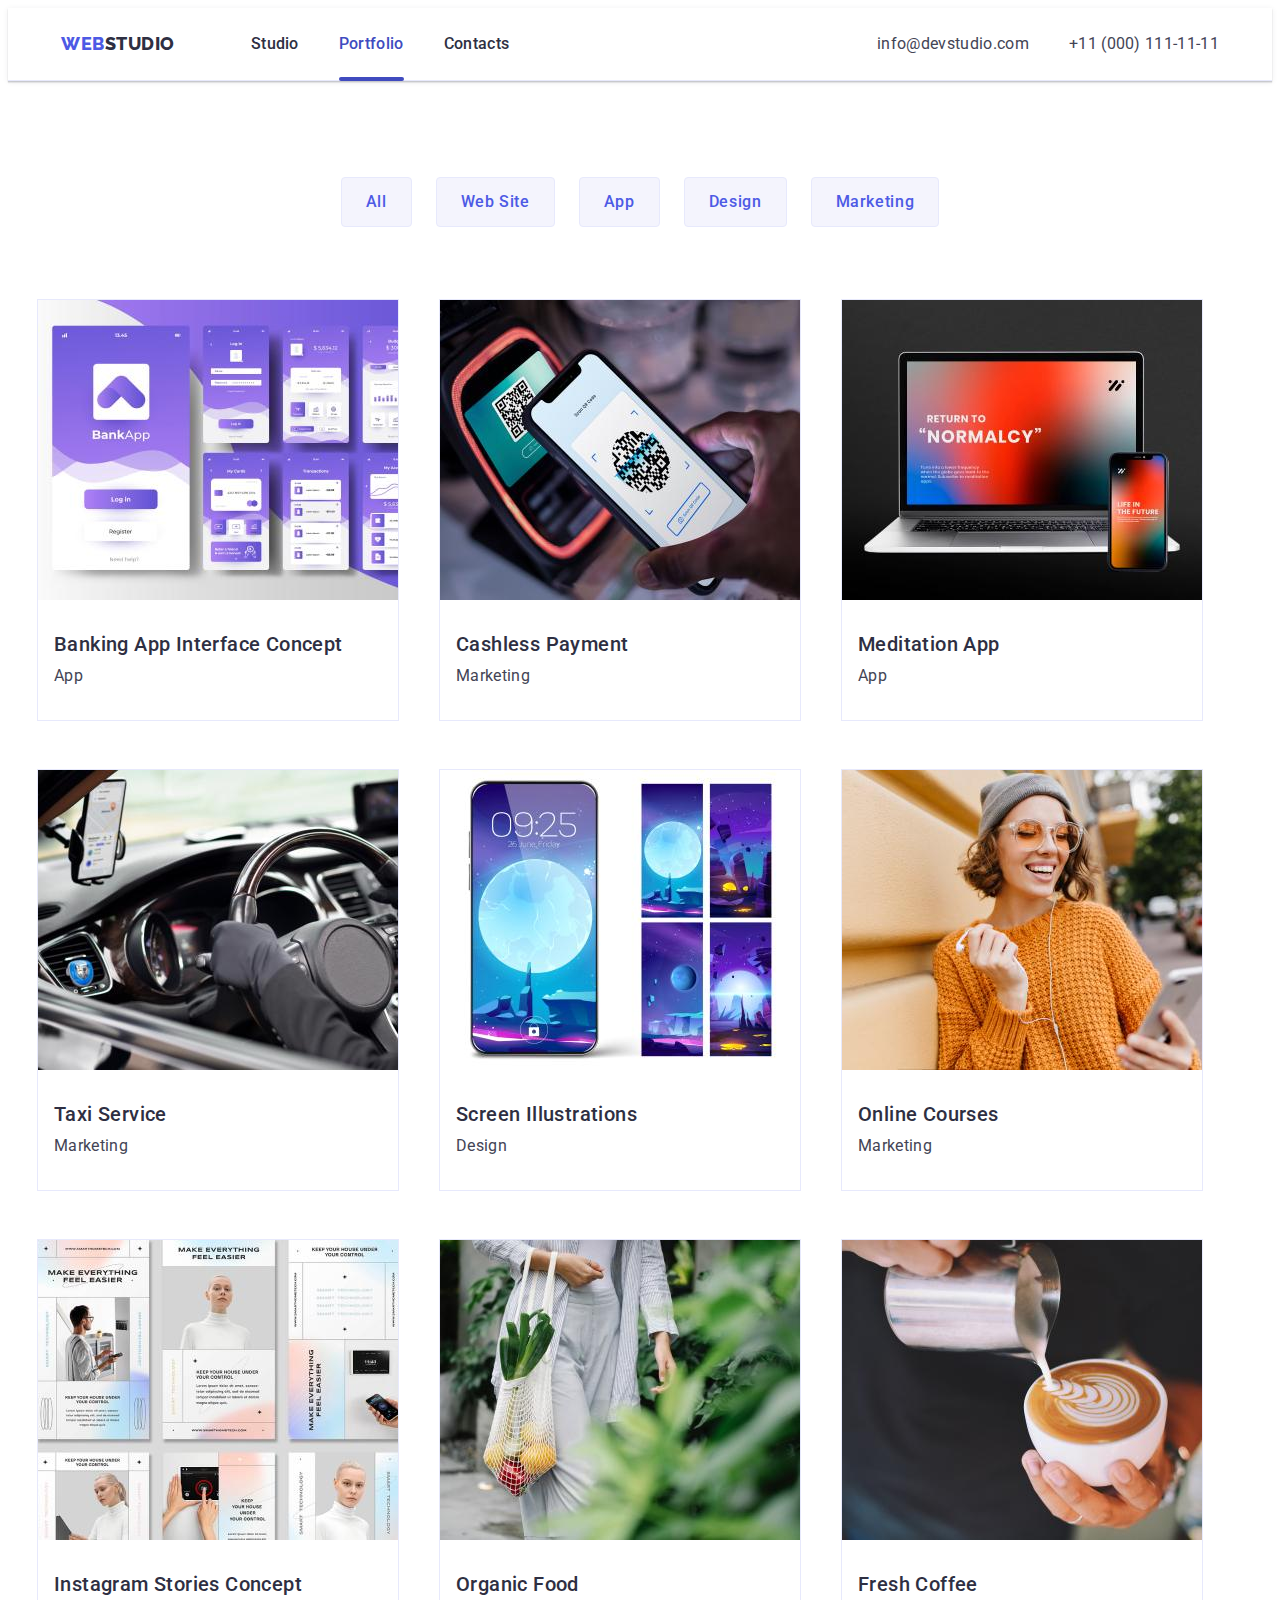
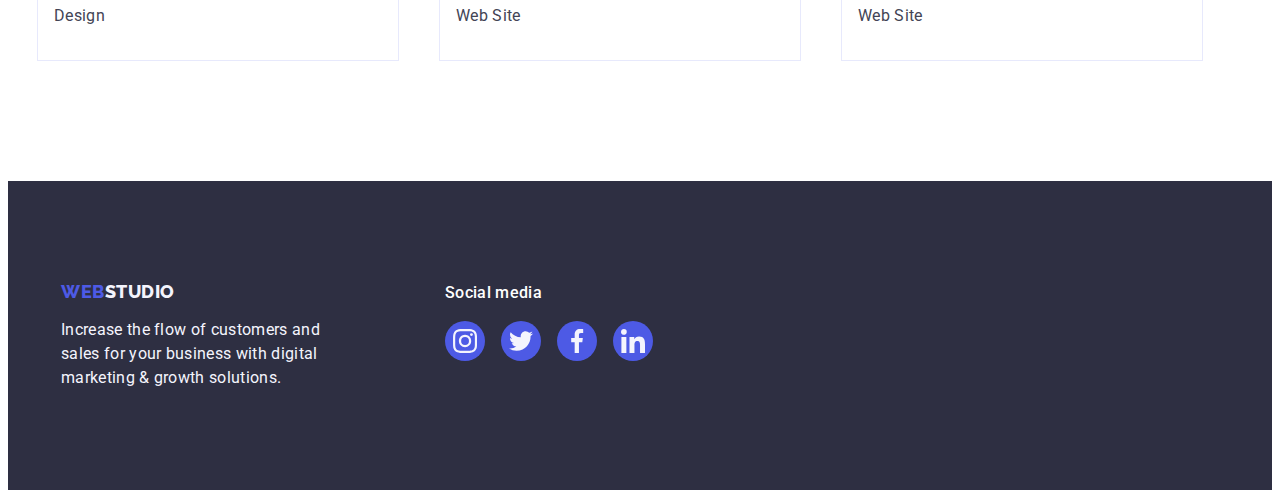
==== commit f5db043f: "hw5" ====
--- a/portfolio.html
+++ b/portfolio.html
@@ -21,7 +21,8 @@
     <link rel="stylesheet" href="./css/styles.css" />
   </head>
   <body>
-    <!-----------------------------HEADER---------------------------->
+    <!-----HEADER----->
+
     <header class="header">
       <div class="container header-container">
         <nav class="header-nav">
@@ -61,9 +62,12 @@
         </address>
       </div>
     </header>
-    <!--MAIN---->
+
+    <!-----MAIN----->
+
     <main>
-      <!----------------------EXAMPLES---------------------------->
+      <!-----EXAMPLES----->
+
       <section class="examples">
         <div class="container">
           <h1 class="examples-title visually-hidden">Examples</h1>
@@ -88,12 +92,19 @@
           <ul class="examples-list list">
             <li class="examples-item">
               <a class="examples-link link" href=""
-                ><img
-                  src="./images/portfolio_img1.jpg"
-                  alt="Banking App"
-                  width="360"
-                  height="300"
-                />
+                ><div class="examples-overlay">
+                  <img
+                    src="./images/portfolio_img1.jpg"
+                    alt="Banking App"
+                    width="360"
+                    height="300"
+                  />
+                  <p class="examples-overlay-text">
+                    14 Stylish and User-Friendly App Design Concepts · Task
+                    Manager App · Calorie Tracker App · Exotic Fruit Ecommerce
+                    App · Cloud Storage App
+                  </p>
+                </div>
                 <div class="examples-text-content">
                   <h2 class="examples-item-title">
                     Banking App Interface Concept
@@ -104,12 +115,19 @@
             </li>
             <li class="examples-item">
               <a class="examples-link link" href=""
-                ><img
-                  src="./images/portfolio_img2.jpg"
-                  alt="Cashless Payment"
-                  width="360"
-                  height="300"
-                />
+                ><div class="examples-overlay">
+                  <img
+                    src="./images/portfolio_img2.jpg"
+                    alt="Cashless Payment"
+                    width="360"
+                    height="300"
+                  />
+                  <p class="examples-overlay-text">
+                    14 Stylish and User-Friendly App Design Concepts · Task
+                    Manager App · Calorie Tracker App · Exotic Fruit Ecommerce
+                    App · Cloud Storage App
+                  </p>
+                </div>
                 <div class="examples-text-content">
                   <h2 class="examples-item-title">Cashless Payment</h2>
                   <p class="examples-item-text">Marketing</p>
@@ -118,12 +136,19 @@
             </li>
             <li class="examples-item">
               <a class="examples-link link" href=""
-                ><img
-                  src="./images/portfolio_img3.jpg"
-                  alt="Meditation App"
-                  width="360"
-                  height="300"
-                />
+                ><div class="examples-overlay">
+                  <img
+                    src="./images/portfolio_img3.jpg"
+                    alt="Meditation App"
+                    width="360"
+                    height="300"
+                  />
+                  <p class="examples-overlay-text">
+                    14 Stylish and User-Friendly App Design Concepts · Task
+                    Manager App · Calorie Tracker App · Exotic Fruit Ecommerce
+                    App · Cloud Storage App
+                  </p>
+                </div>
                 <div class="examples-text-content">
                   <h2 class="examples-item-title">Meditation App</h2>
                   <p class="examples-item-text">App</p>
@@ -132,12 +157,19 @@
             </li>
             <li class="examples-item">
               <a class="examples-link link" href=""
-                ><img
-                  src="./images/portfolio_img4.jpg"
-                  alt="Taxi Service"
-                  width="360"
-                  height="300"
-                />
+                ><div class="examples-overlay">
+                  <img
+                    src="./images/portfolio_img4.jpg"
+                    alt="Taxi Service"
+                    width="360"
+                    height="300"
+                  />
+                  <p class="examples-overlay-text">
+                    14 Stylish and User-Friendly App Design Concepts · Task
+                    Manager App · Calorie Tracker App · Exotic Fruit Ecommerce
+                    App · Cloud Storage App
+                  </p>
+                </div>
                 <div class="examples-text-content">
                   <h2 class="examples-item-title">Taxi Service</h2>
                   <p class="examples-item-text">Marketing</p>
@@ -146,12 +178,19 @@
             </li>
             <li class="examples-item">
               <a class="examples-link link" href=""
-                ><img
-                  src="./images/portfolio_img5.jpg"
-                  alt="Screen Illustrations"
-                  width="360"
-                  height="300"
-                />
+                ><div class="examples-overlay">
+                  <img
+                    src="./images/portfolio_img5.jpg"
+                    alt="Screen Illustrations"
+                    width="360"
+                    height="300"
+                  />
+                  <p class="examples-overlay-text">
+                    14 Stylish and User-Friendly App Design Concepts · Task
+                    Manager App · Calorie Tracker App · Exotic Fruit Ecommerce
+                    App · Cloud Storage App
+                  </p>
+                </div>
                 <div class="examples-text-content">
                   <h2 class="examples-item-title">Screen Illustrations</h2>
                   <p class="examples-item-text">Design</p>
@@ -160,12 +199,19 @@
             </li>
             <li class="examples-item">
               <a class="examples-link link" href=""
-                ><img
-                  src="./images/portfolio_img6.jpg"
-                  alt="Online Courses"
-                  width="360"
-                  height="300"
-                />
+                ><div class="examples-overlay">
+                  <img
+                    src="./images/portfolio_img6.jpg"
+                    alt="Online Courses"
+                    width="360"
+                    height="300"
+                  />
+                  <p class="examples-overlay-text">
+                    14 Stylish and User-Friendly App Design Concepts · Task
+                    Manager App · Calorie Tracker App · Exotic Fruit Ecommerce
+                    App · Cloud Storage App
+                  </p>
+                </div>
                 <div class="examples-text-content">
                   <h2 class="examples-item-title">Online Courses</h2>
                   <p class="examples-item-text">Marketing</p>
@@ -174,12 +220,19 @@
             </li>
             <li class="examples-item">
               <a class="examples-link link" href=""
-                ><img
-                  src="./images/portfolio_img7.jpg"
-                  alt="Instagram Stories"
-                  width="360"
-                  height="300"
-                />
+                ><div class="examples-overlay">
+                  <img
+                    src="./images/portfolio_img7.jpg"
+                    alt="Instagram Stories"
+                    width="360"
+                    height="300"
+                  />
+                  <p class="examples-overlay-text">
+                    14 Stylish and User-Friendly App Design Concepts · Task
+                    Manager App · Calorie Tracker App · Exotic Fruit Ecommerce
+                    App · Cloud Storage App
+                  </p>
+                </div>
                 <div class="examples-text-content">
                   <h2 class="examples-item-title">Instagram Stories Concept</h2>
                   <p class="examples-item-text">Design</p>
@@ -188,12 +241,19 @@
             </li>
             <li class="examples-item">
               <a class="examples-link link" href=""
-                ><img
-                  src="./images/portfolio_img8.jpg"
-                  alt="Organic Food"
-                  width="360"
-                  height="300"
-                />
+                ><div class="examples-overlay">
+                  <img
+                    src="./images/portfolio_img8.jpg"
+                    alt="Organic Food"
+                    width="360"
+                    height="300"
+                  />
+                  <p class="examples-overlay-text">
+                    14 Stylish and User-Friendly App Design Concepts · Task
+                    Manager App · Calorie Tracker App · Exotic Fruit Ecommerce
+                    App · Cloud Storage App
+                  </p>
+                </div>
                 <div class="examples-text-content">
                   <h2 class="examples-item-title">Organic Food</h2>
                   <p class="examples-item-text">Web Site</p>
@@ -202,12 +262,19 @@
             </li>
             <li class="examples-item">
               <a class="examples-link link" href=""
-                ><img
-                  src="./images/portfolio_img9.jpg"
-                  alt="Fresh Coffee"
-                  width="360"
-                  height="300"
-                />
+                ><div class="examples-overlay">
+                  <img
+                    src="./images/portfolio_img9.jpg"
+                    alt="Fresh Coffee"
+                    width="360"
+                    height="300"
+                  />
+                  <p class="examples-overlay-text">
+                    14 Stylish and User-Friendly App Design Concepts · Task
+                    Manager App · Calorie Tracker App · Exotic Fruit Ecommerce
+                    App · Cloud Storage App
+                  </p>
+                </div>
 
                 <div class="examples-text-content">
                   <h2 class="examples-item-title">Fresh Coffee</h2>
@@ -219,7 +286,9 @@
         </div>
       </section>
     </main>
-    <!------------------FOOTER------------------------>
+
+    <!-----FOOTER----->
+
     <footer class="footer">
       <div class="container footer-container">
         <div class="footer-logo-text">
--- a/css/styles.css
+++ b/css/styles.css
@@ -11,6 +11,7 @@
     --btn-border: 1px solid #e7e9fc;
     --btn-border-hover: 1px solid transparent;
     --icon-color: #8E8F99;
+    --transition-hover-timing: 250ms cubic-bezier(0.4, 0, 0.2, 1);
 } 
 
 body {
@@ -20,12 +21,12 @@
 }
 
 p, h1, h2, h3, h4, h5, h6 {
-margin: 0;
+    margin: 0;
 }
 
 ul, ol {
-margin: 0;
-padding: 0;
+    margin: 0;
+    padding: 0;
 }
 
 .list {
@@ -61,7 +62,7 @@
     height: auto;
 }
 
-/*-----------------------------HEADER----------------------------*/
+/*-----HEADER-----*/
 
 .header {
     background-color: #FFFFFF;
@@ -70,7 +71,7 @@
 }
 
 .header-container{
-display: flex;
+    display: flex;
 }
 
 .header-nav {
@@ -80,24 +81,24 @@
 
 .logo-link-header {
     font-family: 'Raleway', sans-serif;
-        font-style: normal;
-        font-weight: 800;
-        font-size: 18px;
-        line-height: 1.17; 
-        display: flex;
-            flex-direction: row;
-            align-items: center;
-            padding: 0px;
-        display: inline-block;
-        letter-spacing: 0.03em;
-        text-transform: uppercase;
-        color: #4D5AE5;
-            margin-right: 76px;
-            padding: 0px;
+    font-style: normal;
+    font-weight: 800;
+    font-size: 18px;
+    line-height: 1.17; 
+    display: flex;
+    flex-direction: row;
+    align-items: center;
+    padding: 0px;
+    display: inline-block;
+    letter-spacing: 0.03em;
+    text-transform: uppercase;
+    color: #4D5AE5;
+    margin-right: 76px;
+    padding: 0px;
 }
 
 .logo-part {
-font-family: 'Raleway', sans-serif;
+    font-family: 'Raleway', sans-serif;
     font-style: normal;
     font-weight: 800;
     font-size: 18px;
@@ -113,32 +114,35 @@
 }
 
 .menu-link {
-            font-weight: 500;
-                font-size: 16px;
-                line-height: 1.5;
-                letter-spacing: 0.02em;
-                color: #2E2F42;
-                display: block;
-                    padding: 24px 0;
-                    position: relative;
+    font-weight: 500;
+    font-size: 16px;
+    line-height: 1.5;
+    letter-spacing: 0.02em;
+    color: #2E2F42;
+    display: block;
+    padding: 24px 0;
+    position: relative;
+    transition: color var(--transition-hover-timing);
 }
 
 
 .menu-link.current::after {
     content: "";
     position: absolute;
-        width: 100%;
-        height: 4px;
-        left: 0;
-        bottom: 0;
-        background: #404BBF;
-        border-radius: 2px;
+    width: 100%;
+    height: 4px;
+    left: 0;
+    bottom: 0;
+    background: #404BBF;
+    border-radius: 2px;
+    transition: var(--transition-hover-timing);
+    bottom: -1px;
 }
 
 .menu-link:hover,
 .menu-link:focus,
 .menu-link.current {
-    color: #404BBF;
+    color: var(--link-hover-color);
 }
 
 .header-address {
@@ -146,7 +150,6 @@
     display: flex;
     align-items: center;
     margin-left: auto;
-    
 }
 
 .header-address-list {
@@ -155,11 +158,13 @@
 }
 
 .header-address-link {
-        font-weight: 400;
-        font-size: 16px;
-        line-height: 1.5;
-        letter-spacing: 0.02em;
-        color: #434455;
+    font-weight: 400;
+    font-size: 16px;
+    line-height: 1.5;
+    letter-spacing: 0.02em;
+    color: #434455;
+    transition-duration: 250ms;
+    transition: color var(--transition-hover-timing)
 }
 
 .header-address-link:hover,
@@ -167,10 +172,10 @@
     color: var(--link-hover-color);
 }
 
-/*--------------------------HERO------------------------*/
+/*-----HERO-----*/
 
 .hero {
-        background-color: rgba(46, 47, 66, 0.7);
+    background-color: rgba(46, 47, 66, 0.7);
     background-image: linear-gradient(rgba(46, 47, 66, 0.7), rgba(46, 47, 66, 0.7)), url(../images/hero_bg.jpg);
     max-width: 1440px;
     background-repeat: no-repeat;
@@ -179,8 +184,6 @@
     padding: 188px 0;  
 }
 
-
-
 .hero-title {
     font-size: 56px;
     line-height: 1.07;
@@ -195,35 +198,37 @@
 
 .hero-btn {
     font-family: inherit;
-        font-weight: 500;
-        font-size: 16px;
-        line-height: 1.5;
-        min-width: 169px;
-        height: 56px;
-        border: none;
-        display: block;
-        align-items: center;
-        letter-spacing: 0.04em;
-        color: #FFFFFF;
-background-color: #4D5AE5;
+    font-weight: 500;
+    font-size: 16px;
+    line-height: 1.5;
+    min-width: 169px;
+    height: 56px;
+    border: none;
+    display: block;
+    align-items: center;
+    letter-spacing: 0.04em;
+    color: #FFFFFF;
+    background-color: #4D5AE5;
     padding: 16px 32px;
     gap: 10px;
-border-radius: 4px;
-cursor: pointer;
-margin-left: auto;
-margin-right: auto;
+    border-radius: 4px;
+    cursor: pointer;
+    margin-left: auto;
+    margin-right: auto;
+    transition: background-color var(--transition-hover-timing)
 }
 
 .hero-btn:hover,
 .hero-btn:focus{
-    background-color: #404BBF;
-}
-
-/*-----------------------ADVANTAGE----------------------*/
+    background-color: var(--link-hover-color);
+}
+
+/*-----ADVANTAGE-----*/
 
 .advantage {
     padding: 120px 0;
 }
+
 .advantage-list {
     display: flex;
     flex-direction: row;
@@ -233,33 +238,33 @@
 
 .advantage-icon {
     width: 264px;
-        height: 112px;
-        margin-bottom: 8px;
-        background: #F4F4FD;
-        border-radius: 4px;
-        display: flex;
-        align-items: center;
-        justify-content: center;
+    height: 112px;
+    margin-bottom: 8px;
+    background: #F4F4FD;
+    border-radius: 4px;
+    display: flex;
+    align-items: center;
+    justify-content: center;
 }
 
 .advantage-item-title {
-        font-weight: 500;
-        font-size: 20px;
-        line-height: 1.2;
-        letter-spacing: 0.02em;
-        color: var(--title-color);
-        margin-bottom: 8px;
+    font-weight: 500;
+    font-size: 20px;
+    line-height: 1.2;
+    letter-spacing: 0.02em;
+    color: var(--title-color);
+    margin-bottom: 8px;
 }
 
 .advantage-item-text {
-        font-size: 16px;
-        line-height: 1.5;
-        letter-spacing: 0.02em;
-        color: var(--text-color);
-        max-width: 264px;
-}
-
-/*-------------------PRODUCT-----------------------*/
+    font-size: 16px;
+    line-height: 1.5;
+    letter-spacing: 0.02em;
+    color: var(--text-color);
+    max-width: 264px;
+}
+
+/*-----PRODUCT-----*/
 
 
 .product {
@@ -267,13 +272,13 @@
 }
 
 .product-title {
-        font-size: 36px;
-        line-height: 1.11;
-        text-align: center;
-        letter-spacing: 0.02em;
-        text-transform: capitalize;
-        color: var(--title-color);
-        margin-bottom: 72px;
+    font-size: 36px;
+    line-height: 1.11;
+    text-align: center;
+    letter-spacing: 0.02em;
+    text-transform: capitalize;
+    color: var(--title-color);
+    margin-bottom: 72px;
 }
 
 .product-list {
@@ -283,7 +288,7 @@
     gap: 24px;
 }
 
-/*-----------------OUR TEAM-----------------------*/
+/*-----OUR TEAM-----*/
 
 .our-team {
     background-color: #F4F4FD;
@@ -291,7 +296,7 @@
 }
 
 .team {
-font-size: 36px;
+    font-size: 36px;
     line-height: 1.11;
     text-align: center;
     letter-spacing: 0.02em;
@@ -304,7 +309,6 @@
     display: flex;
     flex-direction: row;
     gap: 24px;
-
 }
 
 .team-item {
@@ -320,22 +324,21 @@
 
 .team-item-title {
     font-weight: 500;
-        font-size: 20px;
-        line-height: 1.2;
-        text-align: center;
-        letter-spacing: 0.02em;
-        color: var(--title-color);
-        margin-bottom: var(--card-h2-p-margin);
+    font-size: 20px;
+    line-height: 1.2;
+    text-align: center;
+    letter-spacing: 0.02em;
+    color: var(--title-color);
+    margin-bottom: var(--card-h2-p-margin);
 }
 
 .team-item-text {
     font-size: 16px;
-        line-height: 1.5;
-        text-align: center;
-        letter-spacing: 0.02em;
-        color: var(--text-color);
-        margin-bottom: 8px;
-        
+    line-height: 1.5;
+    text-align: center;
+    letter-spacing: 0.02em;
+    color: var(--text-color);
+    margin-bottom: 8px;
 }
 
 .card-content {
@@ -344,74 +347,75 @@
 
 .team-soc-list {
     display: flex;
-        flex-direction: row;
-        justify-content: center;
-        align-items: center;
-        padding: 0px;
-        gap: 24px;
-        width: 232px;
-        height: 40px;
-        flex: none;
-        order: 2;
-        flex-grow: 0;
+    flex-direction: row;
+    justify-content: center;
+    align-items: center;
+    padding: 0px;
+    gap: 24px;
+    width: 232px;
+    height: 40px;
+    flex: none;
+    order: 2;
+flex-grow: 0;
 }
 
 .team-soc-item {
     width: 40px;
-        height: 40px;
+    height: 40px;
 }
 
 .team-soc-link {
-width: 100%;
-height: 100%;
-background-color: #4D5AE5;
-border-radius: 50%;
-display: flex;
-align-items: center;
-justify-content: center;
+    width: 100%;
+    height: 100%;
+    background-color: #4D5AE5;
+    border-radius: 50%;
+    display: flex;
+    align-items: center;
+    justify-content: center;
+    transition: background-color var(--transition-hover-timing);
 }
 
 .team-soc-link:hover,
 .team-soc-link:focus {
-    background-color: #404bbf;
+    background-color: var(--link-hover-color);
 }
 
 .team-soc-icon {
     fill: var(--button-background);
 }
 
-/*-----------------CUSTOMERS----------------------*/
+/*-----CUSTOMERS-----*/
 
 .customers {
     padding: 120px 0;
 }
+
 .customers-title{
-        font-size: 36px;
-        line-height: 1.11;
-        text-align: center;
-        letter-spacing: 0.02em;
-        text-transform: capitalize;
-        color: #2E2F42;
-        margin-bottom: 72px;
+    font-size: 36px;
+    line-height: 1.11;
+    text-align: center;
+    letter-spacing: 0.02em;
+    text-transform: capitalize;
+    color: #2E2F42;
+    margin-bottom: 72px;
 }
 
 .customers-list {
-        display: flex;
-            flex-direction: row;
-            align-items: flex-start;
-            padding: 0px;
-            gap: 24px;
+    display: flex;
+    flex-direction: row;
+    align-items: flex-start;
+    padding: 0px;
+    gap: 24px;
 }
 
 .customers-item{
-width: 168px;
-height: 88px;
-flex: none;
-order: 0;
-flex-grow: 0;
-box-sizing: border-box;
-}
-
+    width: 168px;
+    height: 88px;
+    flex: none;
+    order: 0;
+    flex-grow: 0;
+    box-sizing: border-box;
+}
 
 .customers-link {
     width: 100%;
@@ -422,6 +426,7 @@
     align-items: center;
     justify-content: center;
     color: var(--icon-color);
+    transition: color var(--transition-hover-timing), border-color var(--transition-hover-timing);
 }
 
 .customers-link:hover,
@@ -434,7 +439,7 @@
     fill: currentColor;
 }
 
-/*------------------FOOTER------------------------*/
+/*-----FOOTER-----*/
 
 .footer {
     background-color: #2E2F42;
@@ -444,84 +449,80 @@
 .footer-container {
     align-items: baseline;
     display: flex;
-    
-    
-}
+}
+
 .footer-logo-text {
     margin-right: 120px;
 }
 
 .logo-footer-part {
     font-family: 'Raleway';
-        font-style: normal;
-        font-weight: 800;
-        font-size: 18px;
-        line-height: 1.17;
-        letter-spacing: 0.03em;
-        text-transform: uppercase;
-        color: #F4F4FD;
-        
+    font-style: normal;
+    font-weight: 800;
+    font-size: 18px;
+    line-height: 1.17;
+    letter-spacing: 0.03em;
+    text-transform: uppercase;
+    color: #F4F4FD;
 }
 
 .logo-link {
-
-        font-family: 'Raleway', sans-serif;
-            font-style: normal;
-            font-weight: 800;
-            font-size: 18px;
-            line-height: 1.17;
-            letter-spacing: 0.03em;
-            text-transform: uppercase;
-            color: #4D5AE5;
-                display: inline-block;
-                    margin-bottom: 16px;
-            padding: 0px;
+    font-family: 'Raleway', sans-serif;
+    font-style: normal;
+    font-weight: 800;
+    font-size: 18px;
+    line-height: 1.17;
+    letter-spacing: 0.03em;
+    text-transform: uppercase;
+    color: #4D5AE5;
+    display: inline-block;
+    margin-bottom: 16px;
+    padding: 0px;
 }
 
 .footer-text {
     font-size: 16px;
-        line-height: 1.5;
-        letter-spacing: 0.02em;
-        color: #F4F4FD;
-        width: 264px;
-}
-
-.footer-soc-nav {}
+    line-height: 1.5;
+    letter-spacing: 0.02em;
+    color: #F4F4FD;
+    width: 264px;
+}
 
 .footer-soc-title {
-        font-weight: 500;
-        font-size: 16px;
-        line-height: 1.5;
-        letter-spacing: 0.02em;
-        color: #FFFFFF;
-        margin-bottom: 16px;
+    font-weight: 500;
+    font-size: 16px;
+    line-height: 1.5;
+    letter-spacing: 0.02em;
+    color: #FFFFFF;
+    margin-bottom: 16px;
 }
 
 .footer-soc-list {
-        display: flex;
-            flex-direction: row;
-            justify-content: flex-start;
-            align-items: center;
-            gap: 16px;
-            height: 40px;
-            flex: none;
-            order: 2;
-            flex-grow: 0;
+    display: flex;
+    flex-direction: row;
+    justify-content: flex-start;
+    align-items: center;
+    gap: 16px;
+    height: 40px;
+    flex: none;
+    order: 2;
+    flex-grow: 0;
 }
 
 .footer-soc-item {
-        width: 40px;
-            height: 40px;
+    width: 40px;
+    height: 40px;
 }
 
 .footer-soc-link {
     width: 100%;
-        height: 100%;
-        background-color: #4D5AE5;
-        border-radius: 50%;
-        display: flex;
-        align-items: center;
-        justify-content: center;
+    height: 100%;
+    background-color: #4D5AE5;
+    border-radius: 50%;
+    display: flex;
+    align-items: center;
+    justify-content: center;
+    transition: background-color var(--transition-hover-timing);
 }
 
 .footer-soc-link:hover,
@@ -533,31 +534,26 @@
     fill: var(--button-background);
 }
 
-
-
-
-
-
-/*--------------------PortfolioPage------------------------------*/
-
-
-/*----------------------EXAMPLES----------------------------*/
+/*-----PortfolioPage-----*/
+
+/*-----EXAMPLES------*/
+
 .examples {
     padding-top: 96px;
-        padding-bottom: 120px;
+    padding-bottom: 120px;
 }
 
 .examples-nav-list {
     display: flex;
     flex-direction: row;
     justify-content: center;
-        min-width: 586px;
-        gap: 24px;
-        margin-bottom: 72px;
+    min-width: 586px;
+    gap: 24px;
+    margin-bottom: 72px;
 }
 
 .examples-nav-btn {
-font-family: inherit;
+    font-family: inherit;
     font-weight: 500;
     font-size: 16px;
     line-height: 1.5;
@@ -572,11 +568,12 @@
     padding: 0;
     padding: 12px 24px;
     border-radius: 4px;
+    transition: border var(--transition-hover-timing), color var(--transition-hover-timing), background-color var(--transition-hover-timing), box-shadow var(--transition-hover-timing);
 }
 
 .examples-nav-btn:hover,
 .examples-nav-btn:focus {
-    background-color: #404BBF;
+    background-color: var(--link-hover-color);
     color: #FFFFFF;
     border: 1px solid transparent;
     box-shadow: 0px 3px 1px rgba(0, 0, 0, 0.1), 0px 2px 1px rgba(0, 0, 0, 0.08), 0px 2px 2px rgba(0, 0, 0, 0.12);
@@ -591,36 +588,62 @@
 }
 
 .examples-item {
-width: calc((100% - 48px) / 3);
+    width: calc((100% - 48px) / 3);
     background-color: #FFFFFF;
     display: flex;
+}
+
+.examples-item:hover,
+.examples-item:focus  {
+    transform: translate(0);
 }
 
 .examples-link {
     border: 1px solid #E7E9FC;
-
-}
-
-.examples-link:hover,
-.examples-link:focus {
-    border: 1px solid #F4F4FD;
+    transition: border-color var(--transition-hover-timing), box-shadow var(--transition-hover-timing);
+}
+
+.examples-link:hover .examples-overlay-text,
+.examples-link:focus .examples-overlay-text {
+    border-color: #F4F4FD;
         box-shadow: 0px 1px 6px rgba(46, 47, 66, 0.08), 0px 1px 1px rgba(46, 47, 66, 0.16), 0px 2px 1px rgba(46, 47, 66, 0.08);
-}
-
+        transform: translate(0);
+        transition: transform var(--transition-hover-timing);
+}
+
+.examples-overlay {
+    position: relative;
+    overflow: hidden;
+}
+
+.examples-overlay-text {
+    font-weight: 400;
+    font-size: 16px;
+    line-height: 1.5;
+    letter-spacing: 0.02em;
+    color: #F4F4FD;
+    padding: 40px 32px;
+    background-color: #4D5AE5;
+    top: 0;
+    width: 100%;
+    height: 100%;
+    position: absolute;
+    transform: translateY(100%);
+}
 
 .examples-text-content {
     padding: var(--examples-text-content-padding);
-    
     border-top: none;
+
 }
 
 .examples-item-title {
-        font-weight: 500;
-        font-size: 20px;
-        line-height: 1.2;
-        letter-spacing: 0.02em;
-        color: var(--title-color);
-        margin-bottom: var(--card-h2-p-margin);
+    font-weight: 500;
+    font-size: 20px;
+    line-height: 1.2;
+    letter-spacing: 0.02em;
+    color: var(--title-color);
+    margin-bottom: var(--card-h2-p-margin);
 }
 
 .examples-item-text {
